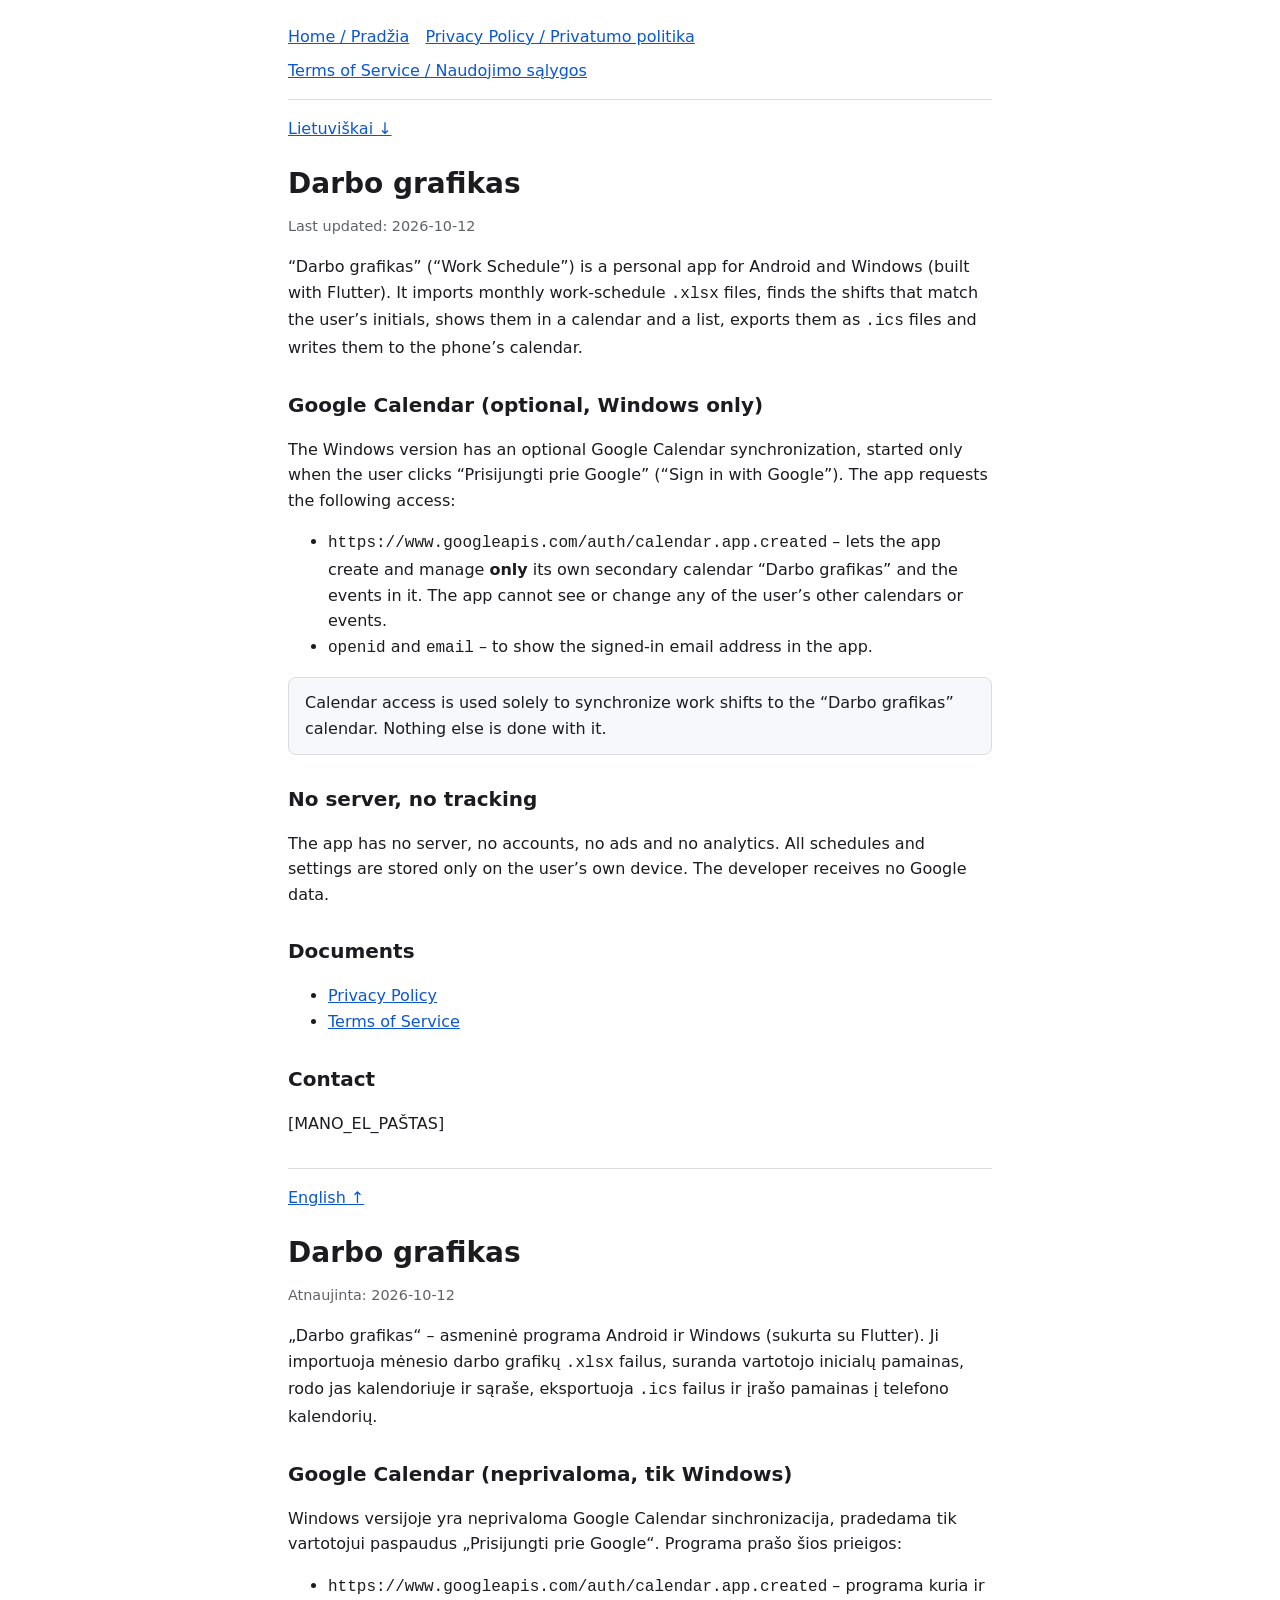
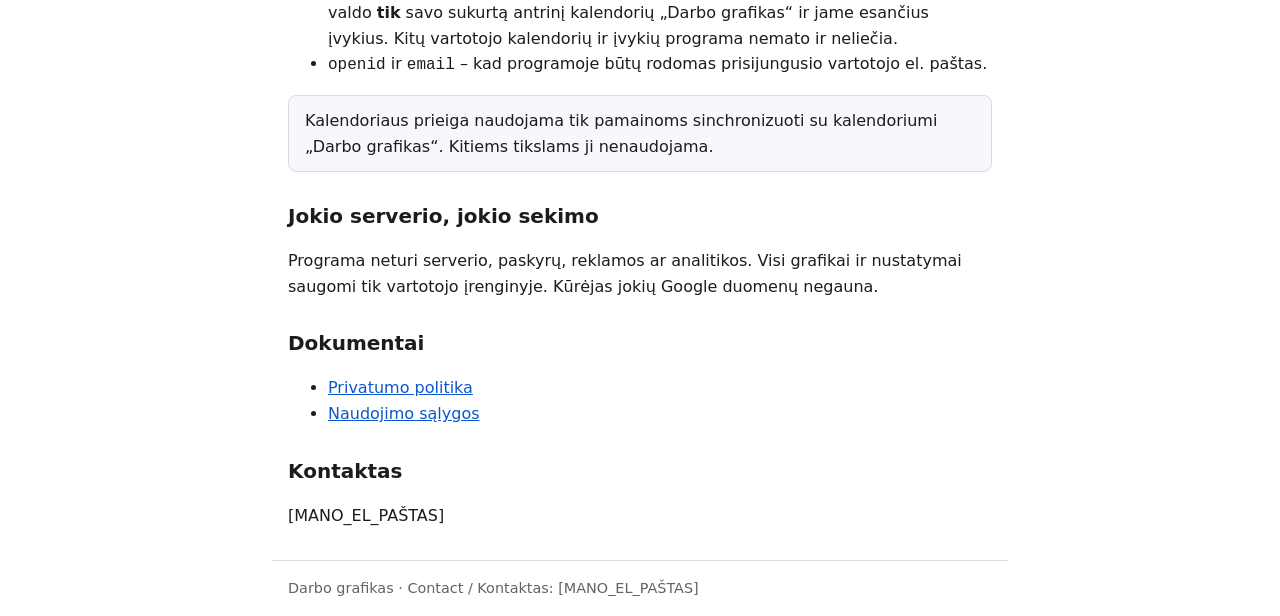
==== darbo-grafikas/index.html @ 219051fa "darbografikas" ====
<!DOCTYPE html>
<html lang="en">
<head>
<meta charset="utf-8">
<meta name="viewport" content="width=device-width, initial-scale=1">
<meta name="color-scheme" content="light dark">
<title>Home – Darbo grafikas / Pradžia</title>
<link rel="stylesheet" href="style.css">
</head>
<body>
<header><nav>
<a href="index.html">Home / Pradžia</a>
<a href="privacy.html">Privacy Policy / Privatumo politika</a>
<a href="terms.html">Terms of Service / Naudojimo sąlygos</a>
</nav></header>
<main>
<section id="en" lang="en">
<nav><a href="#lt">Lietuviškai ↓</a></nav>
<h1>Darbo grafikas</h1>
<p class="meta">Last updated: 2026-10-12</p>
<p>“Darbo grafikas” (“Work Schedule”) is a personal app for Android and Windows (built with Flutter). It imports monthly work-schedule <code>.xlsx</code> files, finds the shifts that match the user’s initials, shows them in a calendar and a list, exports them as <code>.ics</code> files and writes them to the phone’s calendar.</p>
<h2>Google Calendar (optional, Windows only)</h2>
<p>The Windows version has an optional Google Calendar synchronization, started only when the user clicks “Prisijungti prie Google” (“Sign in with Google”). The app requests the following access:</p>
<ul>
<li><code>https://www.googleapis.com/auth/calendar.app.created</code> – lets the app create and manage <strong>only</strong> its own secondary calendar “Darbo grafikas” and the events in it. The app cannot see or change any of the user’s other calendars or events.</li>
<li><code>openid</code> and <code>email</code> – to show the signed-in email address in the app.</li>
</ul>
<p class="note">Calendar access is used solely to synchronize work shifts to the “Darbo grafikas” calendar. Nothing else is done with it.</p>
<h2>No server, no tracking</h2>
<p>The app has no server, no accounts, no ads and no analytics. All schedules and settings are stored only on the user’s own device. The developer receives no Google data.</p>
<h2>Documents</h2>
<ul><li><a href="privacy.html">Privacy Policy</a></li><li><a href="terms.html">Terms of Service</a></li></ul>
<h2>Contact</h2>
<p>[MANO_EL_PAŠTAS]</p>
</section>
<section id="lt" lang="lt">
<nav><a href="#en">English ↑</a></nav>
<h1>Darbo grafikas</h1>
<p class="meta">Atnaujinta: 2026-10-12</p>
<p>„Darbo grafikas“ – asmeninė programa Android ir Windows (sukurta su Flutter). Ji importuoja mėnesio darbo grafikų <code>.xlsx</code> failus, suranda vartotojo inicialų pamainas, rodo jas kalendoriuje ir sąraše, eksportuoja <code>.ics</code> failus ir įrašo pamainas į telefono kalendorių.</p>
<h2>Google Calendar (neprivaloma, tik Windows)</h2>
<p>Windows versijoje yra neprivaloma Google Calendar sinchronizacija, pradedama tik vartotojui paspaudus „Prisijungti prie Google“. Programa prašo šios prieigos:</p>
<ul>
<li><code>https://www.googleapis.com/auth/calendar.app.created</code> – programa kuria ir valdo <strong>tik</strong> savo sukurtą antrinį kalendorių „Darbo grafikas“ ir jame esančius įvykius. Kitų vartotojo kalendorių ir įvykių programa nemato ir neliečia.</li>
<li><code>openid</code> ir <code>email</code> – kad programoje būtų rodomas prisijungusio vartotojo el. paštas.</li>
</ul>
<p class="note">Kalendoriaus prieiga naudojama tik pamainoms sinchronizuoti su kalendoriumi „Darbo grafikas“. Kitiems tikslams ji nenaudojama.</p>
<h2>Jokio serverio, jokio sekimo</h2>
<p>Programa neturi serverio, paskyrų, reklamos ar analitikos. Visi grafikai ir nustatymai saugomi tik vartotojo įrenginyje. Kūrėjas jokių Google duomenų negauna.</p>
<h2>Dokumentai</h2>
<ul><li><a href="privacy.html">Privatumo politika</a></li><li><a href="terms.html">Naudojimo sąlygos</a></li></ul>
<h2>Kontaktas</h2>
<p>[MANO_EL_PAŠTAS]</p>
</section>
</main>
<footer>Darbo grafikas · Contact / Kontaktas: [MANO_EL_PAŠTAS]</footer>
</body>
</html>
---- darbo-grafikas/style.css ----
:root{--bg:#fff;--fg:#1c1b1f;--muted:#5f6368;--link:#0b57d0;--line:#dadce0;--card:#f6f8fc}
@media (prefers-color-scheme:dark){:root{--bg:#121212;--fg:#e6e1e5;--muted:#a9a9b0;--link:#8ab4f8;--line:#3c4043;--card:#1e1f22}}
*{box-sizing:border-box}
body{margin:0;background:var(--bg);color:var(--fg);font:16px/1.6 system-ui,-apple-system,"Segoe UI",Roboto,sans-serif}
main,header,footer{max-width:46rem;margin:0 auto;padding:0 1rem}
header{padding-top:1rem}
nav{display:flex;flex-wrap:wrap;gap:.5rem 1rem;padding:.5rem 0}
header nav{border-bottom:1px solid var(--line);padding-bottom:1rem}
a{color:var(--link)}
h1{font-size:1.75rem;line-height:1.25;margin:1rem 0 .5rem}
h2{font-size:1.25rem;margin:1.75rem 0 .5rem}
section{margin-bottom:2rem;padding-top:.5rem}
section+section{border-top:1px solid var(--line)}
code{overflow-wrap:anywhere}
.meta,footer{color:var(--muted);font-size:.9rem}
.note{background:var(--card);border:1px solid var(--line);border-radius:8px;padding:.75rem 1rem}
footer{padding-bottom:2rem;padding-top:1rem;border-top:1px solid var(--line)}
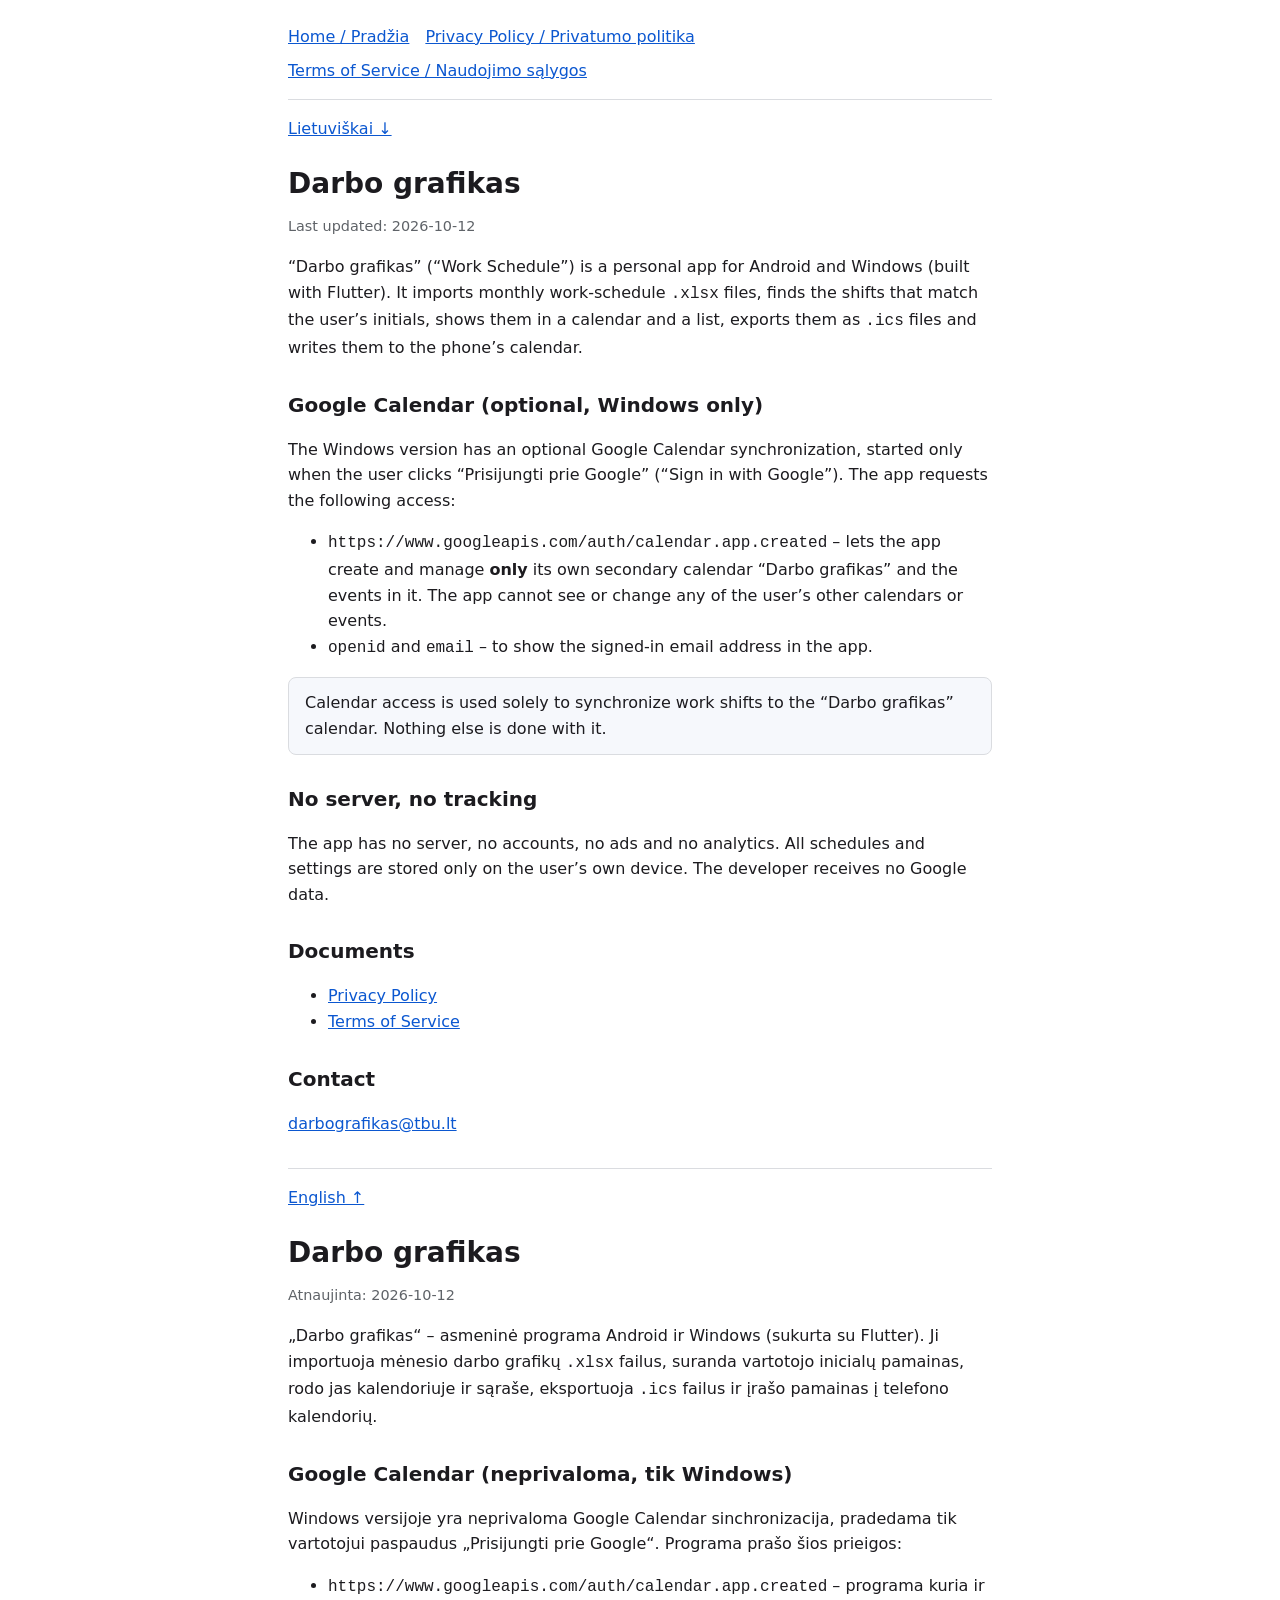
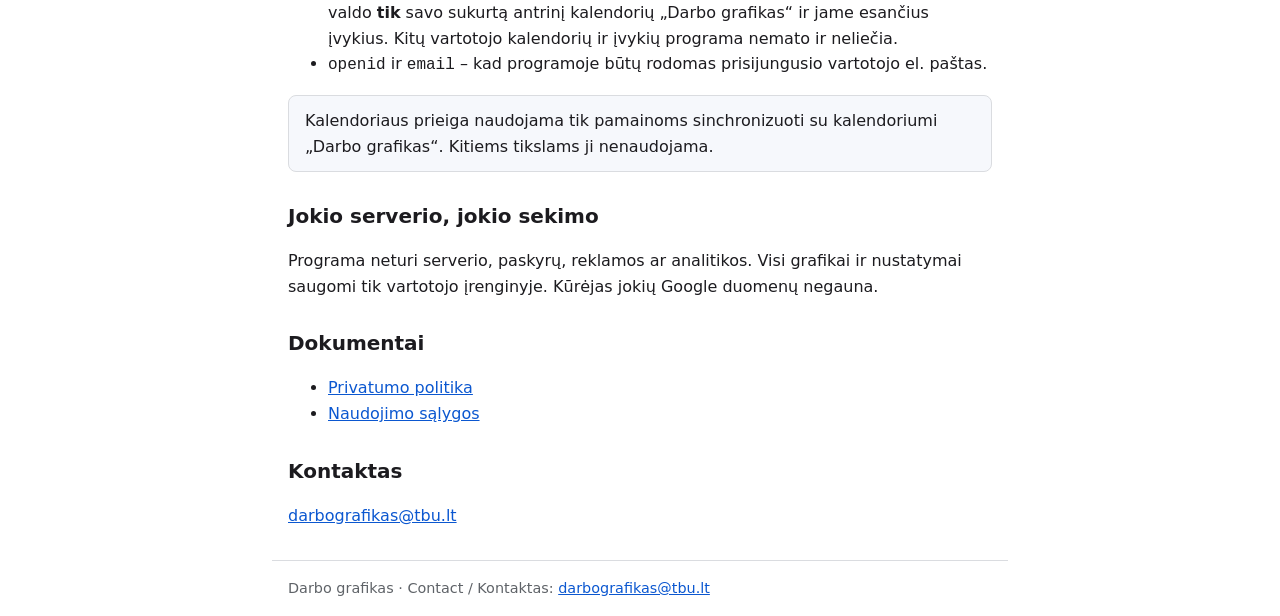
==== commit dcd37e29: "mail update" ====
--- a/darbo-grafikas/index.html
+++ b/darbo-grafikas/index.html
@@ -31,7 +31,7 @@
 <h2>Documents</h2>
 <ul><li><a href="privacy.html">Privacy Policy</a></li><li><a href="terms.html">Terms of Service</a></li></ul>
 <h2>Contact</h2>
-<p>[MANO_EL_PAŠTAS]</p>
+<p><a href="mailto:darbografikas@tbu.lt">darbografikas@tbu.lt</a></p>
 </section>
 <section id="lt" lang="lt">
 <nav><a href="#en">English ↑</a></nav>
@@ -50,9 +50,9 @@
 <h2>Dokumentai</h2>
 <ul><li><a href="privacy.html">Privatumo politika</a></li><li><a href="terms.html">Naudojimo sąlygos</a></li></ul>
 <h2>Kontaktas</h2>
-<p>[MANO_EL_PAŠTAS]</p>
+<p><a href="mailto:darbografikas@tbu.lt">darbografikas@tbu.lt</a></p>
 </section>
 </main>
-<footer>Darbo grafikas · Contact / Kontaktas: [MANO_EL_PAŠTAS]</footer>
+<footer>Darbo grafikas · Contact / Kontaktas: <a href="mailto:darbografikas@tbu.lt">darbografikas@tbu.lt</a></footer>
 </body>
 </html>
